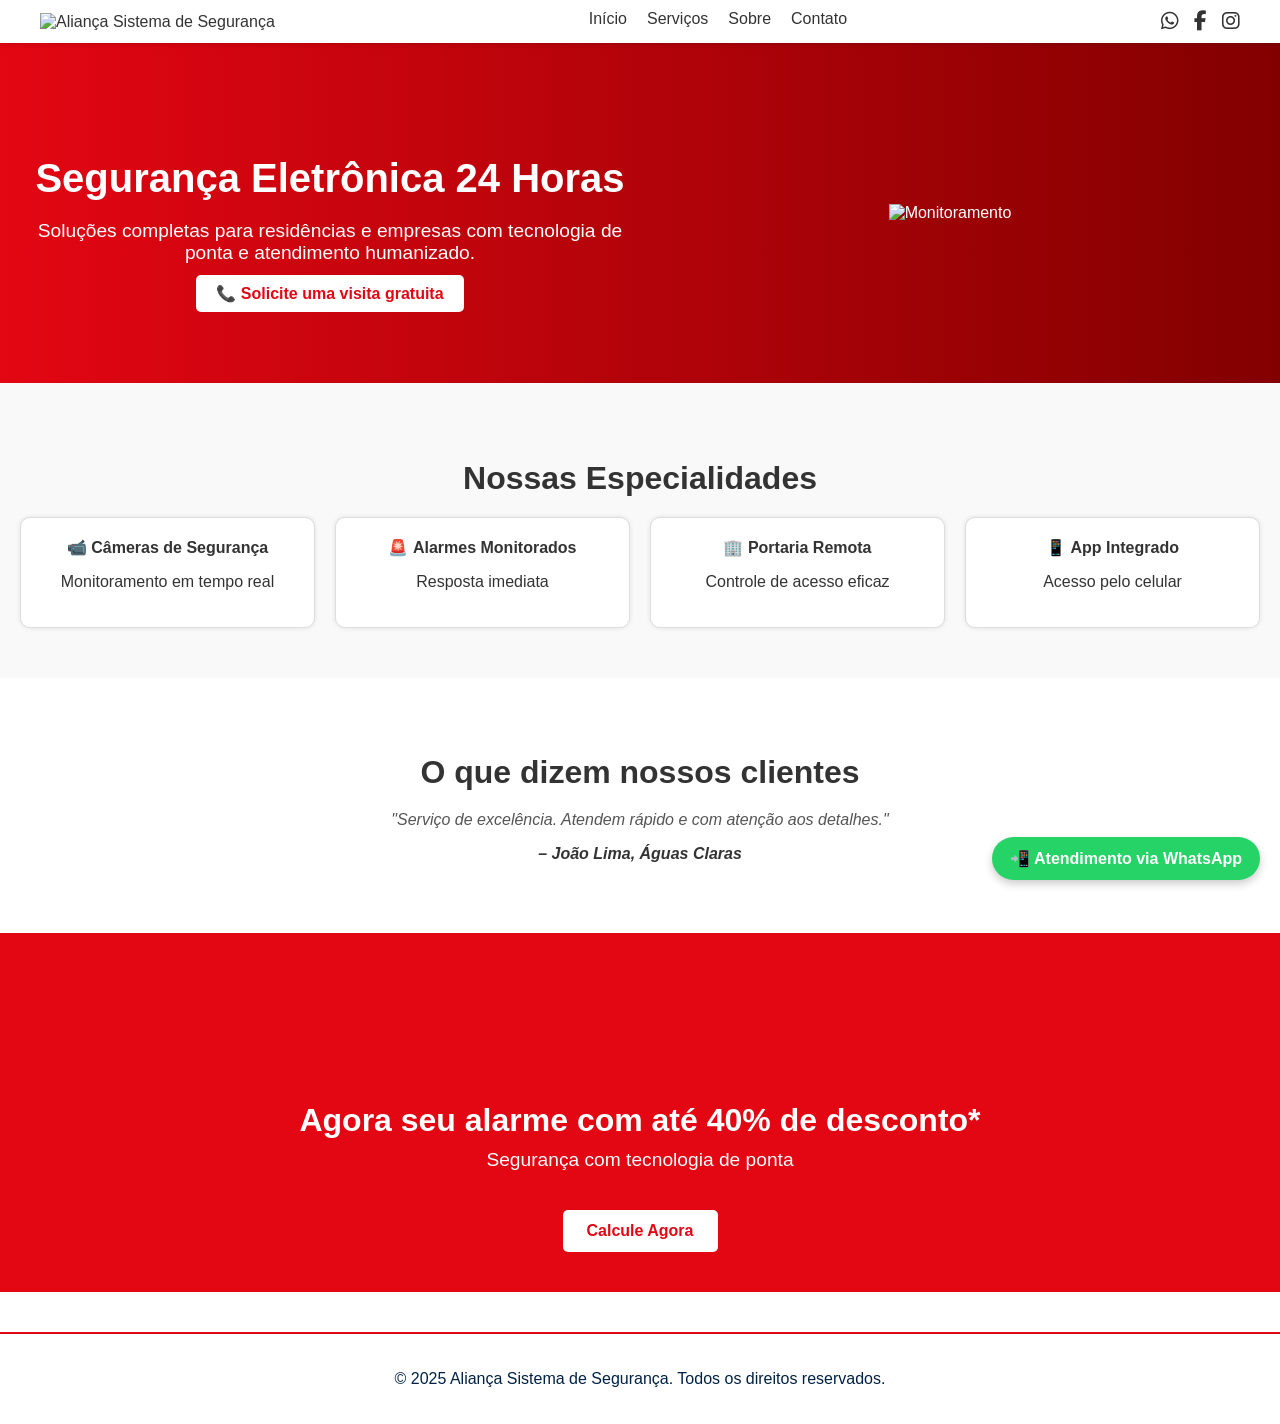
==== index.html @ bafe9158 "Add files via upload" ====
<!DOCTYPE html>
<html lang="pt-BR">
<head>
  <meta charset="UTF-8" />
  <meta name="viewport" content="width=device-width, initial-scale=1.0" />
  <title>Início – Aliança Sistema de Segurança</title>
  <link rel="stylesheet" href="style.css" />
<link rel="stylesheet" href="https://cdnjs.cloudflare.com/ajax/libs/font-awesome/6.4.0/css/all.min.css">
</head>
<body>
<nav style="background: #fff; box-shadow: 0 2px 4px rgba(0,0,0,0.1); position: sticky; top: 0; width: 100%; z-index: 1000;">
  <div style="max-width: 1200px; margin: auto; display: flex; align-items: center; justify-content: space-between; padding: 10px 20px;">
    <!-- Logo -->
    <div class="nav-logo">
      <img src="assets/logo.svg" alt="Aliança Sistema de Segurança" style="height: 160px;">
    </div>
    <div class="nav-links" style="display: flex;">
      <a href="index.html">Início</a>
      <a href="servicos.html">Serviços</a>
      <a href="sobre.html">Sobre</a>
      <a href="contato.html">Contato</a>
    </div>
    <div class="social-top">
      <a href="https://wa.me/5561984005431" target="_blank" aria-label="WhatsApp"><i class="fab fa-whatsapp"></i></a>
      <a href="https://www.facebook.com" target="_blank" aria-label="Facebook"><i class="fab fa-facebook-f"></i></a>
      <a href="https://www.instagram.com/aliancaseguranca_/" target="_blank" aria-label="Instagram"><i class="fab fa-instagram"></i></a>
    </div>
  </div>
</nav>


<section class="hero" style="display: flex; align-items: center; justify-content: space-between; flex-wrap: wrap;">
  <div style="flex: 1; min-width: 300px;">
    <h1>Segurança Eletrônica 24 Horas</h1>
    <p>Soluções completas para residências e empresas com tecnologia de ponta e atendimento humanizado.</p>
    <a href="contato.html" class="btn">📞 Solicite uma visita gratuita</a>
  </div>
  <div style="flex: 1; text-align: center; min-width: 300px;">
    <img src="assets/img/hero_img.svg" alt="Monitoramento" style="max-width: 100%; height: auto;">
  </div>
</section>


<section class="beneficios">
  <h2>Nossas Especialidades</h2>
  <div class="cards">
    <div class="card">📹 <strong>Câmeras de Segurança</strong><p>Monitoramento em tempo real</p></div>
    <div class="card">🚨 <strong>Alarmes Monitorados</strong><p>Resposta imediata</p></div>
    <div class="card">🏢 <strong>Portaria Remota</strong><p>Controle de acesso eficaz</p></div>
    <div class="card">📱 <strong>App Integrado</strong><p>Acesso pelo celular</p></div>
  </div>
</section>

<section class="testemunhos">
  <h2>O que dizem nossos clientes</h2>
  <blockquote>"Serviço de excelência. Atendem rápido e com atenção aos detalhes."</blockquote>
  <cite>– João Lima, Águas Claras</cite>
</section>

<a href="https://wa.me/5561984005431" class="btn-whatsapp" target="_blank">📲 Atendimento via WhatsApp</a>

<style>
  .nav-links a {
    color: #333;
    margin-left: 20px;
    text-decoration: none;
    font-weight: 500;
    font-size: 16px;
    padding-bottom: 5px;
    transition: color 0.3s, border-bottom 0.3s;
  }
  .nav-links a:hover {
    color: #c00;
    border-bottom: 2px solid #c00;
  }
  body { margin: 0; }

  .social-top {
    display: flex;
    gap: 15px;
    margin-left: 20px;
  }
  .social-top a {
    color: #333;
    font-size: 20px;
    transition: color 0.3s;
  }
  .social-top a:hover {
    color: #c00;
  }


.hero {
  background: linear-gradient(to right, #e30613, #830000);
  color: white;
  padding: 80px 20px;
  text-align: center;
}
.hero h1 { font-size: 2.5em; margin-bottom: 10px; }
.hero p { font-size: 1.2em; margin-bottom: 20px; }
.hero .btn {
  background: #fff;
  color: #e30613;
  padding: 10px 20px;
  text-decoration: none;
  border-radius: 5px;
  font-weight: bold;
}

.beneficios {
  padding: 50px 20px;
  background: #f9f9f9;
  text-align: center;
}
.beneficios h2 {
  font-size: 2em;
  margin-bottom: 20px;
}
.cards {
  display: grid;
  grid-template-columns: repeat(auto-fit, minmax(200px, 1fr));
  gap: 20px;
}
.card {
  background: white;
  padding: 20px;
  border: 1px solid #ddd;
  border-radius: 10px;
}

.testemunhos {
  background: #fff;
  padding: 50px 20px;
  text-align: center;
}
.testemunhos h2 {
  font-size: 2em;
  margin-bottom: 20px;
}
.testemunhos blockquote {
  font-style: italic;
  color: #555;
}
.testemunhos cite {
  display: block;
  margin-top: 10px;
  color: #333;
  font-weight: bold;
}

.btn-whatsapp {
  position: fixed;
  bottom: 20px;
  right: 20px;
  background-color: #25D366;
  color: white;
  padding: 12px 18px;
  border-radius: 30px;
  text-decoration: none;
  font-weight: bold;
  box-shadow: 0 4px 8px rgba(0,0,0,0.2);
  z-index: 999;
}

</style>

<header>
  <div class="container">
    
    


















    
  </div>

<div style="position: absolute; top: 20px; right: 20px;">
  
  <a href="#" target="_blank" style="margin-left: 10px;">
    <img src="assets/logo.svg" alt="" width="24">
  </a>
  <a href="#" target="_blank" style="margin-left: 10px;">
    <img src="assets/logo.svg" alt="" width="24">
  </a>
</div>
</header>



<section class="hero-images">
  <div class="hero-gallery">
    
    
    
    
  </div>
  <div class="hero-text">
    
    
    
  </div>
</section>






<section style="background: #e30613; padding: 40px 20px; text-align: center;">
  <div style="max-width: 800px; margin: auto;">
    <h2 style="color: white; font-size: 2em; margin-bottom: 10px;">Agora seu alarme com até 40% de desconto*</h2>
    <p style="color: white; font-size: 1.2em; margin-top: 0;">Segurança com tecnologia de ponta</p>
    <a href="orcamento.html" class="btn" style="margin-top: 20px; display: inline-block; background: white; color: #e30613; padding: 12px 24px; text-decoration: none; font-weight: bold; border-radius: 5px;">Calcule Agora</a>
  </div>
</section>



<footer>
  <p>&copy; 2025 Aliança Sistema de Segurança. Todos os direitos reservados.</p>
</footer>
<script src="script.js"></script>

</body>
</html>
---- style.css ----
body{font-family:Arial,sans-serif;margin:0;padding:0;background:#fff;color:#333}
header{background:#fff;padding:10px 20px;border-bottom:2px solid #e30613}
.container{max-width:1200px;margin:auto;display:flex;justify-content:space-between;align-items:center}
N0px}
.nav-links{list-style:none;display:flex;gap:15px}
.nav-links a{text-decoration:none;color:#002244}
.nav-links a.active,.nav-links a:hover{color:#e30613}
.social-icons{display:flex;gap:10px}
.social-icons a img{width:24px;height:24px}
.hero{background:#e30613;color:#fff;padding:80px 20px;text-align:center}
.hero h1{font-size:2.5em;margin-bottom:10px}
.hero p{font-size:1.2em;margin-bottom:20px}
.hero .btn{background:#fff;color:#e30613;padding:10px 20px;text-decoration:none;border-radius:5px;font-weight:bold}
.section{padding:40px 20px;text-align:center;background:#e5e5e5}
.cards{display:grid;grid-template-columns:repeat(auto-fit,minmax(250px,1fr));gap:20px;margin-top:20px}
.card{background:#f0f0f0;padding:20px;border-radius:10px;box-shadow:0 0 5px rgba(0,0,0,0.1)}
.card img{max-width:100%;height:160px;object-fit:contain;margin-bottom:15px}
footer{background:#fff;color:#002244;text-align:center;padding:20px;margin-top:40px;border-top:2px solid #e30613}

.carousel {
  background: #f0f0f0;
  overflow: hidden;
}
.carousel-track {
  display: flex;
  justify-content: center;
  gap: 20px;
  padding: 30px 20px;
  flex-wrap: wrap;
}
.carousel-track img {
  height: 180px;
  transition: transform 0.3s ease, box-shadow 0.3s ease;
  cursor: pointer;
  border-radius: 10px;
}
.carousel-track img:hover {
  transform: scale(1.05);
  box-shadow: 0 4px 15px rgba(0,0,0,0.2);
}

.hero-images {
  background: #e30613;
  color: #fff;
  padding: 40px 20px;
  display: flex;
  flex-wrap: wrap;
  align-items: center;
  justify-content: space-around;
}
.hero-gallery {
  display: flex;
  flex-wrap: wrap;
  gap: 15px;
  justify-content: center;
  max-width: 600px;
}
.hero-gallery img {
  width: 120px;
  height: 120px;
  object-fit: contain;
  background: #fff;
  padding: 10px;
  border-radius: 8px;
  box-shadow: 0 2px 6px rgba(0,0,0,0.1);
}
.hero-text {
  max-width: 400px;
  text-align: center;
  margin-top: 20px;
}
.hero-text h1 {
  font-size: 2.2em;
  margin-bottom: 10px;
}
.hero-text p {
  font-size: 1.1em;
  margin-bottom: 20px;
}
.hero-text .btn {
  background: #fff;
  color: #e30613;
  padding: 10px 20px;
  border-radius: 5px;
  font-weight: bold;
  text-decoration: none;
}

.nav-logo img{height:160px}
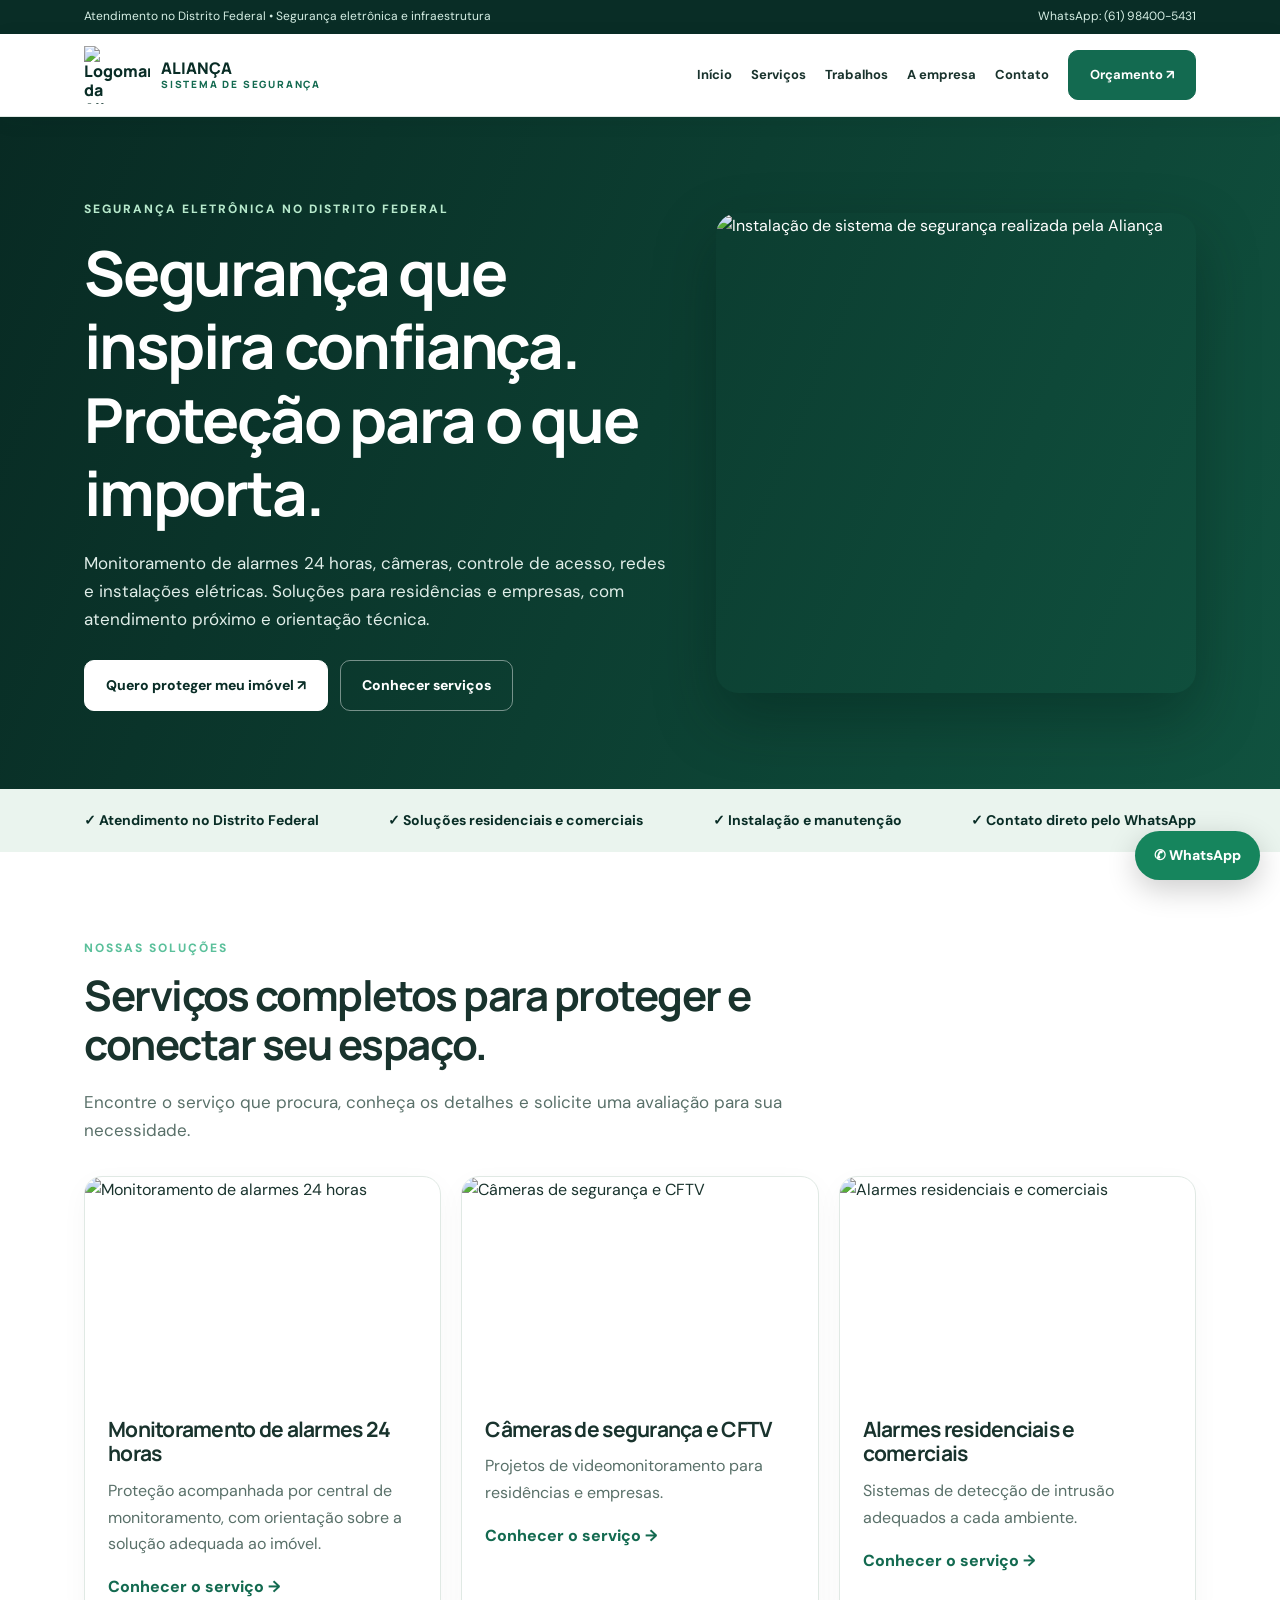
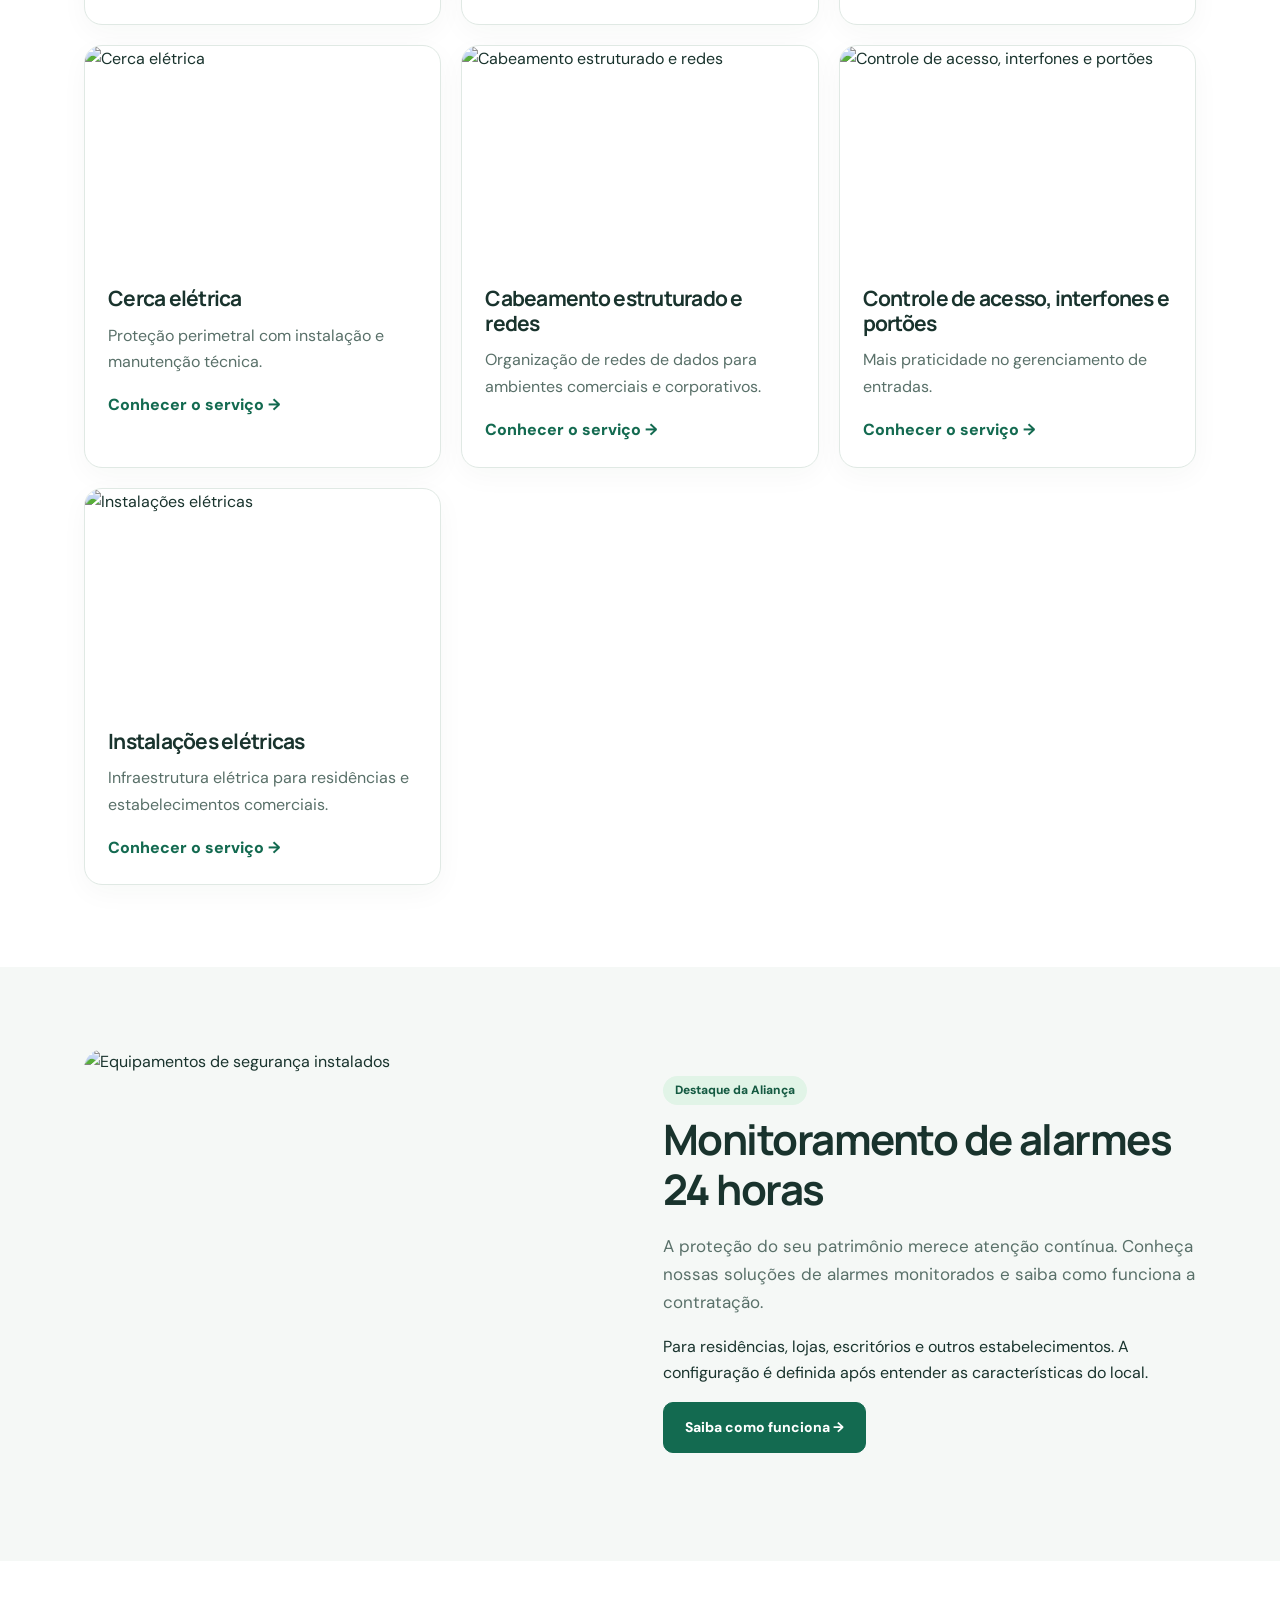
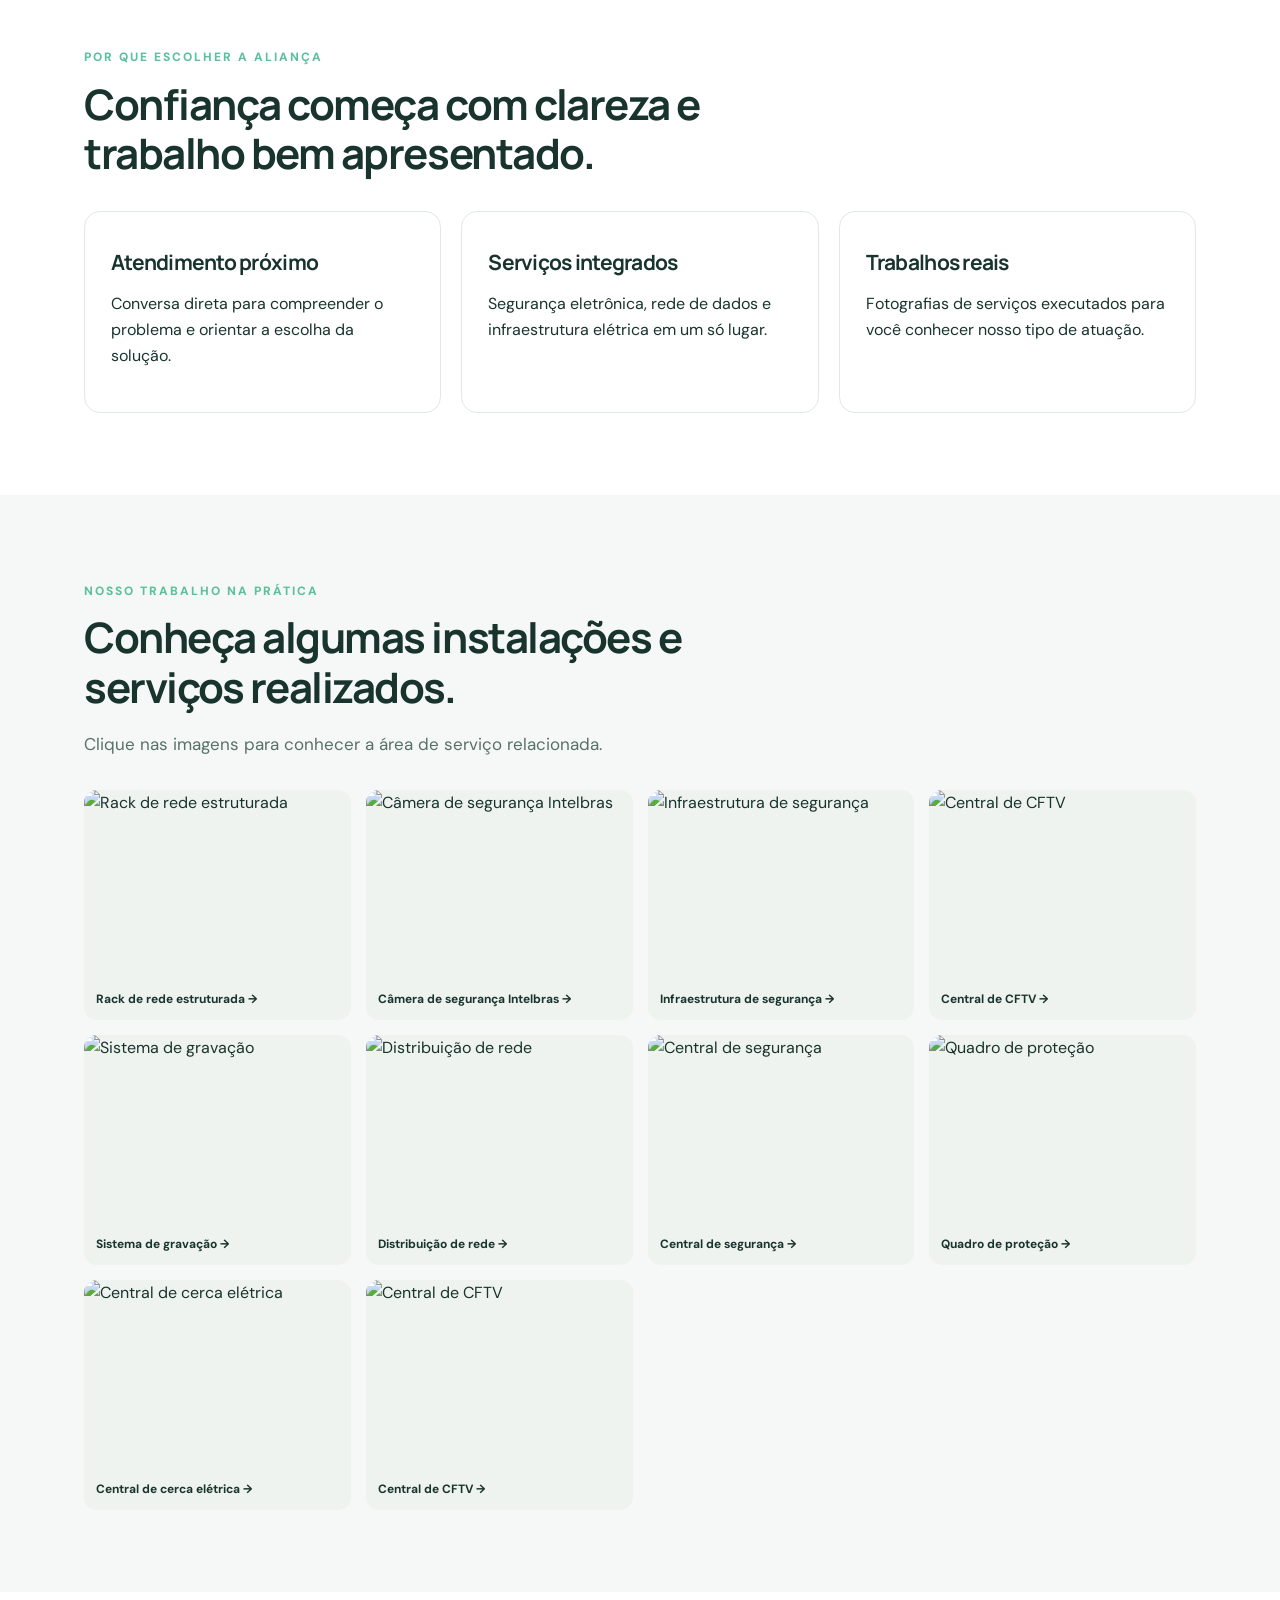
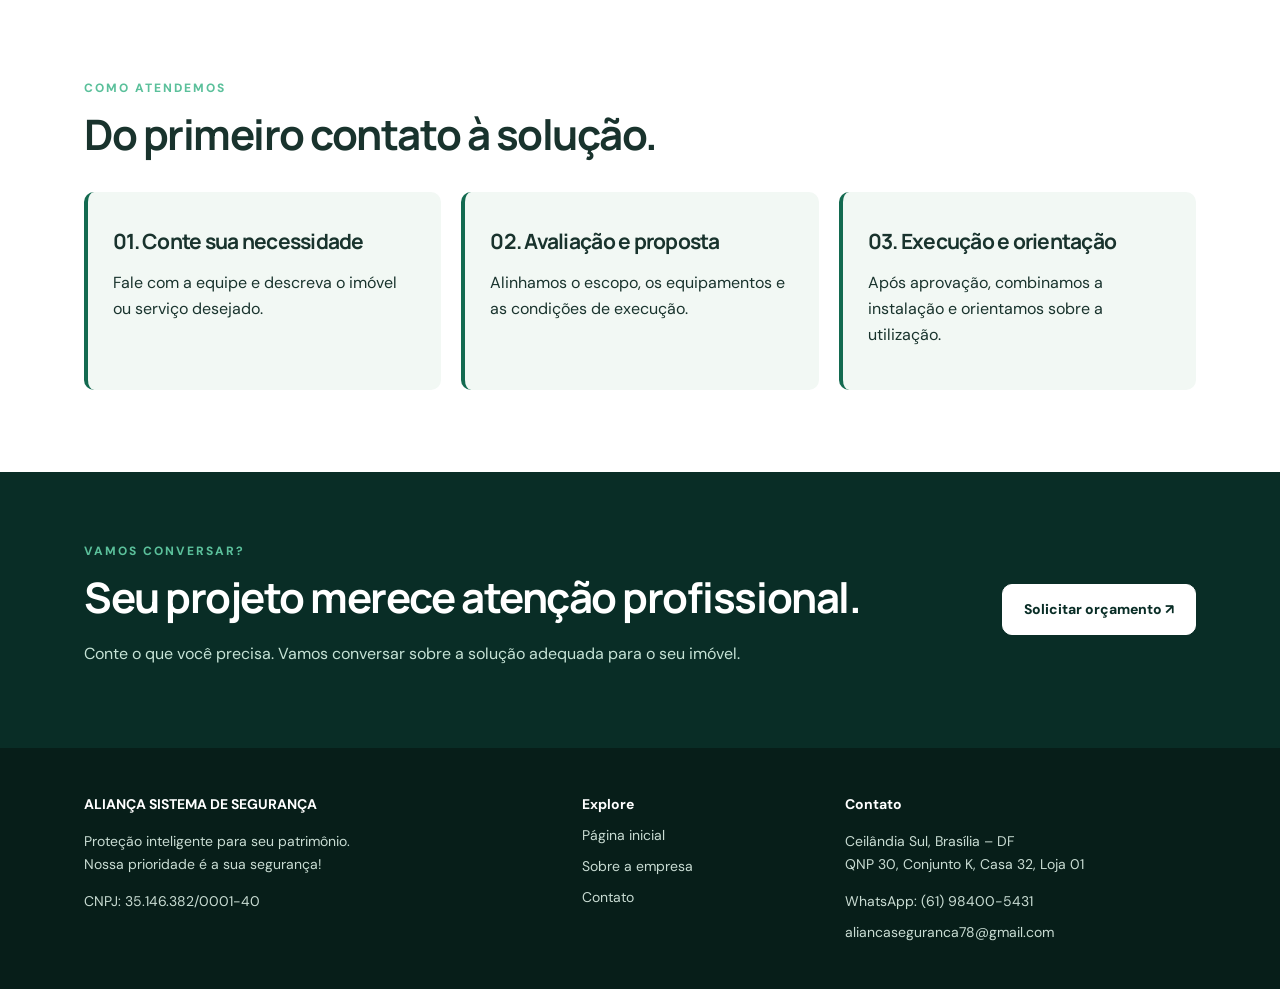
==== commit 19680790: "Add files via upload" ====
--- a/index.html
+++ b/index.html
@@ -1,240 +1 @@
-<!DOCTYPE html>
-<html lang="pt-BR">
-<head>
-  <meta charset="UTF-8" />
-  <meta name="viewport" content="width=device-width, initial-scale=1.0" />
-  <title>Início – Aliança Sistema de Segurança</title>
-  <link rel="stylesheet" href="style.css" />
-<link rel="stylesheet" href="https://cdnjs.cloudflare.com/ajax/libs/font-awesome/6.4.0/css/all.min.css">
-</head>
-<body>
-<nav style="background: #fff; box-shadow: 0 2px 4px rgba(0,0,0,0.1); position: sticky; top: 0; width: 100%; z-index: 1000;">
-  <div style="max-width: 1200px; margin: auto; display: flex; align-items: center; justify-content: space-between; padding: 10px 20px;">
-    <!-- Logo -->
-    <div class="nav-logo">
-      <img src="assets/logo.svg" alt="Aliança Sistema de Segurança" style="height: 160px;">
-    </div>
-    <div class="nav-links" style="display: flex;">
-      <a href="index.html">Início</a>
-      <a href="servicos.html">Serviços</a>
-      <a href="sobre.html">Sobre</a>
-      <a href="contato.html">Contato</a>
-    </div>
-    <div class="social-top">
-      <a href="https://wa.me/5561984005431" target="_blank" aria-label="WhatsApp"><i class="fab fa-whatsapp"></i></a>
-      <a href="https://www.facebook.com" target="_blank" aria-label="Facebook"><i class="fab fa-facebook-f"></i></a>
-      <a href="https://www.instagram.com/aliancaseguranca_/" target="_blank" aria-label="Instagram"><i class="fab fa-instagram"></i></a>
-    </div>
-  </div>
-</nav>
-
-
-<section class="hero" style="display: flex; align-items: center; justify-content: space-between; flex-wrap: wrap;">
-  <div style="flex: 1; min-width: 300px;">
-    <h1>Segurança Eletrônica 24 Horas</h1>
-    <p>Soluções completas para residências e empresas com tecnologia de ponta e atendimento humanizado.</p>
-    <a href="contato.html" class="btn">📞 Solicite uma visita gratuita</a>
-  </div>
-  <div style="flex: 1; text-align: center; min-width: 300px;">
-    <img src="assets/img/hero_img.svg" alt="Monitoramento" style="max-width: 100%; height: auto;">
-  </div>
-</section>
-
-
-<section class="beneficios">
-  <h2>Nossas Especialidades</h2>
-  <div class="cards">
-    <div class="card">📹 <strong>Câmeras de Segurança</strong><p>Monitoramento em tempo real</p></div>
-    <div class="card">🚨 <strong>Alarmes Monitorados</strong><p>Resposta imediata</p></div>
-    <div class="card">🏢 <strong>Portaria Remota</strong><p>Controle de acesso eficaz</p></div>
-    <div class="card">📱 <strong>App Integrado</strong><p>Acesso pelo celular</p></div>
-  </div>
-</section>
-
-<section class="testemunhos">
-  <h2>O que dizem nossos clientes</h2>
-  <blockquote>"Serviço de excelência. Atendem rápido e com atenção aos detalhes."</blockquote>
-  <cite>– João Lima, Águas Claras</cite>
-</section>
-
-<a href="https://wa.me/5561984005431" class="btn-whatsapp" target="_blank">📲 Atendimento via WhatsApp</a>
-
-<style>
-  .nav-links a {
-    color: #333;
-    margin-left: 20px;
-    text-decoration: none;
-    font-weight: 500;
-    font-size: 16px;
-    padding-bottom: 5px;
-    transition: color 0.3s, border-bottom 0.3s;
-  }
-  .nav-links a:hover {
-    color: #c00;
-    border-bottom: 2px solid #c00;
-  }
-  body { margin: 0; }
-
-  .social-top {
-    display: flex;
-    gap: 15px;
-    margin-left: 20px;
-  }
-  .social-top a {
-    color: #333;
-    font-size: 20px;
-    transition: color 0.3s;
-  }
-  .social-top a:hover {
-    color: #c00;
-  }
-
-
-.hero {
-  background: linear-gradient(to right, #e30613, #830000);
-  color: white;
-  padding: 80px 20px;
-  text-align: center;
-}
-.hero h1 { font-size: 2.5em; margin-bottom: 10px; }
-.hero p { font-size: 1.2em; margin-bottom: 20px; }
-.hero .btn {
-  background: #fff;
-  color: #e30613;
-  padding: 10px 20px;
-  text-decoration: none;
-  border-radius: 5px;
-  font-weight: bold;
-}
-
-.beneficios {
-  padding: 50px 20px;
-  background: #f9f9f9;
-  text-align: center;
-}
-.beneficios h2 {
-  font-size: 2em;
-  margin-bottom: 20px;
-}
-.cards {
-  display: grid;
-  grid-template-columns: repeat(auto-fit, minmax(200px, 1fr));
-  gap: 20px;
-}
-.card {
-  background: white;
-  padding: 20px;
-  border: 1px solid #ddd;
-  border-radius: 10px;
-}
-
-.testemunhos {
-  background: #fff;
-  padding: 50px 20px;
-  text-align: center;
-}
-.testemunhos h2 {
-  font-size: 2em;
-  margin-bottom: 20px;
-}
-.testemunhos blockquote {
-  font-style: italic;
-  color: #555;
-}
-.testemunhos cite {
-  display: block;
-  margin-top: 10px;
-  color: #333;
-  font-weight: bold;
-}
-
-.btn-whatsapp {
-  position: fixed;
-  bottom: 20px;
-  right: 20px;
-  background-color: #25D366;
-  color: white;
-  padding: 12px 18px;
-  border-radius: 30px;
-  text-decoration: none;
-  font-weight: bold;
-  box-shadow: 0 4px 8px rgba(0,0,0,0.2);
-  z-index: 999;
-}
-
-</style>
-
-<header>
-  <div class="container">
-    
-    
-
-
-
-
-
-
-
-
-
-
-
-
-
-
-
-
-
-
-    
-  </div>
-
-<div style="position: absolute; top: 20px; right: 20px;">
-  
-  <a href="#" target="_blank" style="margin-left: 10px;">
-    <img src="assets/logo.svg" alt="" width="24">
-  </a>
-  <a href="#" target="_blank" style="margin-left: 10px;">
-    <img src="assets/logo.svg" alt="" width="24">
-  </a>
-</div>
-</header>
-
-
-
-<section class="hero-images">
-  <div class="hero-gallery">
-    
-    
-    
-    
-  </div>
-  <div class="hero-text">
-    
-    
-    
-  </div>
-</section>
-
-
-
-
-
-
-<section style="background: #e30613; padding: 40px 20px; text-align: center;">
-  <div style="max-width: 800px; margin: auto;">
-    <h2 style="color: white; font-size: 2em; margin-bottom: 10px;">Agora seu alarme com até 40% de desconto*</h2>
-    <p style="color: white; font-size: 1.2em; margin-top: 0;">Segurança com tecnologia de ponta</p>
-    <a href="orcamento.html" class="btn" style="margin-top: 20px; display: inline-block; background: white; color: #e30613; padding: 12px 24px; text-decoration: none; font-weight: bold; border-radius: 5px;">Calcule Agora</a>
-  </div>
-</section>
-
-
-
-<footer>
-  <p>&copy; 2025 Aliança Sistema de Segurança. Todos os direitos reservados.</p>
-</footer>
-<script src="script.js"></script>
-
-</body>
-</html>
+<!doctype html><html lang="pt-BR"><head><meta charset="utf-8"><meta name="viewport" content="width=device-width,initial-scale=1"><title>Monitoramento 24h e Segurança Eletrônica no DF | Aliança Sistema de Segurança</title><meta name="description" content="Alarmes monitorados, câmeras, redes, cerca elétrica e instalações elétricas no Distrito Federal. Solicite orçamento."><link rel="canonical" href="https://www.aliancasegurancadf.com.br/"><link rel="stylesheet" href="estilo.css"><meta name="theme-color" content="#092d26"></head><body><div class="top"><div class="wrap"><span>Atendimento no Distrito Federal • Segurança eletrônica e infraestrutura</span><span>WhatsApp: (61) 98400-5431</span></div></div><header><div class="wrap nav"><a class="brand" href="index.html"><img src="imagens/foto-00.jpg" alt="Logomarca da Aliança Sistema de Segurança"><span>ALIANÇA<small>Sistema de Segurança</small></span></a><nav class="links"><a href="index.html">Início</a><a href="index.html#servicos">Serviços</a><a href="index.html#trabalhos">Trabalhos</a><a href="sobre.html">A empresa</a><a href="contato.html">Contato</a><a class="btn" href="https://wa.me/5561984005431?text=Ol%C3%A1%21%20Visitei%20o%20site%20da%20Alian%C3%A7a%20e%20gostaria%20de%20solicitar%20um%20or%C3%A7amento%20de%20servi%C3%A7os%20de%20seguran%C3%A7a.">Orçamento ↗</a></nav></div></header><section class="hero" id="inicio"><div class="wrap"><div><span class="eyebrow">Segurança eletrônica no Distrito Federal</span><h1>Segurança que inspira confiança. Proteção para o que importa.</h1><p>Monitoramento de alarmes 24 horas, câmeras, controle de acesso, redes e instalações elétricas. Soluções para residências e empresas, com atendimento próximo e orientação técnica.</p><div class="actions"><a class="btn light" href="https://wa.me/5561984005431?text=Ol%C3%A1%21%20Visitei%20o%20site%20da%20Alian%C3%A7a%20e%20gostaria%20de%20solicitar%20um%20or%C3%A7amento%20de%20monitoramento%2024%20horas.">Quero proteger meu imóvel ↗</a><a class="btn ghost" style="color:white;border-color:#ffffff70" href="#servicos">Conhecer serviços</a></div></div><div class="hero-photo"><img src="imagens/foto-07.webp" alt="Instalação de sistema de segurança realizada pela Aliança"></div></div></section><div class="trustbar"><div class="wrap"><span>✓ Atendimento no Distrito Federal</span><span>✓ Soluções residenciais e comerciais</span><span>✓ Instalação e manutenção</span><span>✓ Contato direto pelo WhatsApp</span></div></div><section class="section" id="servicos"><div class="wrap"><div class="intro"><span class="eyebrow">Nossas soluções</span><h2>Serviços completos para proteger e conectar seu espaço.</h2><p>Encontre o serviço que procura, conheça os detalhes e solicite uma avaliação para sua necessidade.</p></div><div class="grid"><article class="card"><a href="monitoramento.html"><img loading="lazy" src="imagens/foto-07.webp" alt="Monitoramento de alarmes 24 horas"></a><div class="body"><h3>Monitoramento de alarmes 24 horas</h3><p>Proteção acompanhada por central de monitoramento, com orientação sobre a solução adequada ao imóvel.</p><a class="textlink" href="monitoramento.html">Conhecer o serviço →</a></div></article><article class="card"><a href="cameras.html"><img loading="lazy" src="imagens/foto-02.webp" alt="Câmeras de segurança e CFTV"></a><div class="body"><h3>Câmeras de segurança e CFTV</h3><p>Projetos de videomonitoramento para residências e empresas.</p><a class="textlink" href="cameras.html">Conhecer o serviço →</a></div></article><article class="card"><a href="alarmes.html"><img loading="lazy" src="imagens/foto-07.webp" alt="Alarmes residenciais e comerciais"></a><div class="body"><h3>Alarmes residenciais e comerciais</h3><p>Sistemas de detecção de intrusão adequados a cada ambiente.</p><a class="textlink" href="alarmes.html">Conhecer o serviço →</a></div></article><article class="card"><a href="cerca-eletrica.html"><img loading="lazy" src="imagens/foto-09.webp" alt="Cerca elétrica"></a><div class="body"><h3>Cerca elétrica</h3><p>Proteção perimetral com instalação e manutenção técnica.</p><a class="textlink" href="cerca-eletrica.html">Conhecer o serviço →</a></div></article><article class="card"><a href="rede-estruturada.html"><img loading="lazy" src="imagens/foto-01.webp" alt="Cabeamento estruturado e redes"></a><div class="body"><h3>Cabeamento estruturado e redes</h3><p>Organização de redes de dados para ambientes comerciais e corporativos.</p><a class="textlink" href="rede-estruturada.html">Conhecer o serviço →</a></div></article><article class="card"><a href="controle-acesso.html"><img loading="lazy" src="imagens/foto-03.webp" alt="Controle de acesso, interfones e portões"></a><div class="body"><h3>Controle de acesso, interfones e portões</h3><p>Mais praticidade no gerenciamento de entradas.</p><a class="textlink" href="controle-acesso.html">Conhecer o serviço →</a></div></article><article class="card"><a href="instalacoes-eletricas.html"><img loading="lazy" src="imagens/foto-08.webp" alt="Instalações elétricas"></a><div class="body"><h3>Instalações elétricas</h3><p>Infraestrutura elétrica para residências e estabelecimentos comerciais.</p><a class="textlink" href="instalacoes-eletricas.html">Conhecer o serviço →</a></div></article></div></div></section><section class="section alt"><div class="wrap feature"><img src="imagens/foto-07.webp" alt="Equipamentos de segurança instalados"><div><span class="pill">Destaque da Aliança</span><h2>Monitoramento de alarmes 24 horas</h2><p class="lead">A proteção do seu patrimônio merece atenção contínua. Conheça nossas soluções de alarmes monitorados e saiba como funciona a contratação.</p><p>Para residências, lojas, escritórios e outros estabelecimentos. A configuração é definida após entender as características do local.</p><a class="btn" href="monitoramento.html">Saiba como funciona →</a></div></div></section><section class="section"><div class="wrap"><div class="intro"><span class="eyebrow">Por que escolher a Aliança</span><h2>Confiança começa com clareza e trabalho bem apresentado.</h2></div><div class="proof"><div><h3>Atendimento próximo</h3><p>Conversa direta para compreender o problema e orientar a escolha da solução.</p></div><div><h3>Serviços integrados</h3><p>Segurança eletrônica, rede de dados e infraestrutura elétrica em um só lugar.</p></div><div><h3>Trabalhos reais</h3><p>Fotografias de serviços executados para você conhecer nosso tipo de atuação.</p></div></div></div></section><section class="section alt" id="trabalhos"><div class="wrap"><div class="intro"><span class="eyebrow">Nosso trabalho na prática</span><h2>Conheça algumas instalações e serviços realizados.</h2><p>Clique nas imagens para conhecer a área de serviço relacionada.</p></div><div class="gallery"><a href="rede-estruturada.html"><img loading="lazy" src="imagens/foto-01.webp" alt="Rack de rede estruturada"><span>Rack de rede estruturada →</span></a><a href="cameras.html"><img loading="lazy" src="imagens/foto-02.webp" alt="Câmera de segurança Intelbras"><span>Câmera de segurança Intelbras →</span></a><a href="controle-acesso.html"><img loading="lazy" src="imagens/foto-03.webp" alt="Infraestrutura de segurança"><span>Infraestrutura de segurança →</span></a><a href="cameras.html"><img loading="lazy" src="imagens/foto-04.webp" alt="Central de CFTV"><span>Central de CFTV →</span></a><a href="cameras.html"><img loading="lazy" src="imagens/foto-05.webp" alt="Sistema de gravação"><span>Sistema de gravação →</span></a><a href="rede-estruturada.html"><img loading="lazy" src="imagens/foto-06.webp" alt="Distribuição de rede"><span>Distribuição de rede →</span></a><a href="monitoramento.html"><img loading="lazy" src="imagens/foto-07.webp" alt="Central de segurança"><span>Central de segurança →</span></a><a href="instalacoes-eletricas.html"><img loading="lazy" src="imagens/foto-08.webp" alt="Quadro de proteção"><span>Quadro de proteção →</span></a><a href="cerca-eletrica.html"><img loading="lazy" src="imagens/foto-09.webp" alt="Central de cerca elétrica"><span>Central de cerca elétrica →</span></a><a href="cameras.html"><img loading="lazy" src="imagens/foto-10.webp" alt="Central de CFTV"><span>Central de CFTV →</span></a></div></div></section><section class="section"><div class="wrap"><div class="intro"><span class="eyebrow">Como atendemos</span><h2>Do primeiro contato à solução.</h2></div><div class="steps"><div><h3>01. Conte sua necessidade</h3><p>Fale com a equipe e descreva o imóvel ou serviço desejado.</p></div><div><h3>02. Avaliação e proposta</h3><p>Alinhamos o escopo, os equipamentos e as condições de execução.</p></div><div><h3>03. Execução e orientação</h3><p>Após aprovação, combinamos a instalação e orientamos sobre a utilização.</p></div></div></div></section><section class="cta"><div class="wrap"><div><span class="eyebrow">Vamos conversar?</span><h2>Seu projeto merece atenção profissional.</h2><p>Conte o que você precisa. Vamos conversar sobre a solução adequada para o seu imóvel.</p></div><a class="btn light" href="https://wa.me/5561984005431?text=Ol%C3%A1%21%20Visitei%20o%20site%20da%20Alian%C3%A7a%20e%20gostaria%20de%20solicitar%20um%20or%C3%A7amento%20de%20seguran%C3%A7a%20eletr%C3%B4nica.">Solicitar orçamento ↗</a></div></section><footer class="footer"><div class="wrap"><div><strong>ALIANÇA SISTEMA DE SEGURANÇA</strong><p>Proteção inteligente para seu patrimônio.<br>Nossa prioridade é a sua segurança!</p><p>CNPJ: 35.146.382/0001-40</p></div><div><strong>Explore</strong><a href="index.html">Página inicial</a><a href="sobre.html">Sobre a empresa</a><a href="contato.html">Contato</a></div><div><strong>Contato</strong><p>Ceilândia Sul, Brasília – DF<br>QNP 30, Conjunto K, Casa 32, Loja 01</p><a href="https://wa.me/5561984005431?text=Ol%C3%A1%21%20Visitei%20o%20site%20da%20Alian%C3%A7a%20e%20gostaria%20de%20solicitar%20um%20or%C3%A7amento%20de%20atendimento.">WhatsApp: (61) 98400-5431</a><a href="mailto:aliancaseguranca78@gmail.com">aliancaseguranca78@gmail.com</a></div></div></footer><a class="whatsapp" href="https://wa.me/5561984005431?text=Ol%C3%A1%21%20Visitei%20o%20site%20da%20Alian%C3%A7a%20e%20gostaria%20de%20solicitar%20um%20or%C3%A7amento%20de%20atendimento.">✆ WhatsApp</a></body></html>
--- a/estilo.css
+++ b/estilo.css
@@ -0,0 +1 @@
+@import url('https://fonts.googleapis.com/css2?family=DM+Sans:wght@400;500;600;700;800&family=Manrope:wght@400;500;600;700;800&display=swap');:root{--dark:#092d26;--green:#136a50;--lime:#c6edc7;--ink:#19332d;--muted:#597069;--bg:#f5f8f6;--line:#e0e9e4}*{box-sizing:border-box}html{scroll-behavior:smooth}body{margin:0;color:var(--ink);font-family:'DM Sans',Arial,sans-serif;background:#fff;line-height:1.65}a{text-decoration:none;color:inherit}img{max-width:100%;display:block}.wrap{max-width:1160px;margin:auto;padding:0 24px}.top{background:var(--dark);color:#d5eee4;font-size:12px;padding:7px 0}.top .wrap{display:flex;justify-content:space-between;gap:12px;flex-wrap:wrap}header{position:sticky;top:0;background:#fff;z-index:20;border-bottom:1px solid var(--line);box-shadow:0 4px 20px #102d2110}.nav{display:flex;align-items:center;justify-content:space-between;gap:18px;min-height:82px}.brand{display:flex;align-items:center;gap:11px;font-family:Manrope,Arial,sans-serif;font-size:16px;font-weight:800;line-height:1.2;color:var(--dark)}.brand img{height:58px;width:66px;object-fit:contain}.brand small{display:block;color:var(--green);font-size:10px;letter-spacing:1.8px;text-transform:uppercase}.links{display:flex;gap:19px;align-items:center;flex-wrap:wrap}.links a{font-size:13px;font-weight:700}.links a:hover{color:var(--green)}.btn{display:inline-flex;justify-content:center;align-items:center;padding:13px 21px;background:var(--green);color:white;border-radius:10px;font-weight:800;font-size:14px;border:1px solid var(--green);transition:.2s}.btn:hover{background:#0c4937;transform:translateY(-1px)}.btn.light{background:#fff;color:var(--dark);border-color:#fff}.btn.ghost{background:transparent;color:var(--green)}.hero{background:linear-gradient(112deg,#082a23 0%,#10523f 100%);color:#fff;overflow:hidden}.hero .wrap{display:grid;grid-template-columns:1.1fr .9fr;gap:45px;align-items:center;padding-top:78px;padding-bottom:78px}.eyebrow{font-weight:800;letter-spacing:2px;text-transform:uppercase;font-size:12px;color:#5bc09b}.hero .eyebrow{color:#b7e9cc}h1,h2,h3{font-family:Manrope,Arial,sans-serif;line-height:1.18;letter-spacing:-.035em}h1{font-size:clamp(35px,5vw,62px);margin:15px 0 20px}h2{font-size:clamp(28px,3.3vw,42px);margin:10px 0 18px}h3{font-size:21px;margin:12px 0}.hero p{font-size:17px;color:#e0eee9;max-width:610px}.actions{display:flex;gap:12px;flex-wrap:wrap;margin-top:27px}.hero-photo{border-radius:22px;overflow:hidden;box-shadow:0 25px 60px #001b165c;aspect-ratio:4/4}.hero-photo img{width:100%;height:100%;object-fit:cover}.trustbar{background:#eaf4ee;padding:20px 0}.trustbar .wrap{display:flex;justify-content:space-between;gap:20px;flex-wrap:wrap;font-weight:700;color:var(--dark);font-size:14px}.section{padding:82px 0}.section.alt{background:var(--bg)}.intro{max-width:760px;margin-bottom:32px}.intro p,.lead{color:var(--muted);font-size:17px}.grid{display:grid;grid-template-columns:repeat(3,1fr);gap:20px}.card{border:1px solid var(--line);background:#fff;border-radius:18px;overflow:hidden;box-shadow:0 8px 28px #102d2109}.card img{width:100%;height:205px;object-fit:cover}.card .body{padding:23px}.card p{color:var(--muted);margin:0 0 17px}.textlink{font-weight:800;color:var(--green)}.feature{display:grid;grid-template-columns:1fr 1fr;gap:45px;align-items:center}.feature img{width:100%;height:430px;object-fit:cover;border-radius:20px}.pill{display:inline-block;background:#e1f4e7;color:#155a42;padding:5px 12px;border-radius:100px;font-weight:800;font-size:12px}.proof{display:grid;grid-template-columns:repeat(3,1fr);gap:20px}.proof>div{padding:26px;border-radius:16px;background:#fff;border:1px solid var(--line)}.gallery{display:grid;grid-template-columns:repeat(4,1fr);gap:15px}.gallery a{border-radius:13px;overflow:hidden;background:#eef3ef;position:relative}.gallery img{width:100%;height:190px;object-fit:cover;transition:.2s}.gallery a:hover img{transform:scale(1.03)}.gallery span{display:block;padding:10px 12px;font-weight:700;font-size:12px}.cta{background:var(--dark);color:#fff;padding:65px 0}.cta .wrap{display:flex;align-items:center;justify-content:space-between;gap:25px}.cta p{color:#c6e3d6}.footer{background:#071e19;color:#c9dcd3;padding:45px 0;font-size:14px}.footer .wrap{display:grid;grid-template-columns:2fr 1fr 1.5fr;gap:30px}.footer strong{color:#fff}.footer a{display:block;margin-top:8px}.footer a:hover{color:#fff}.subhero{background:#0b3b2f;color:white;padding:67px 0}.subhero h1{font-size:clamp(32px,4vw,50px);max-width:850px}.subhero p{max-width:760px;color:#d4e9df;font-size:18px}.detail{display:grid;grid-template-columns:1fr 1fr;gap:50px;align-items:center}.detail img{border-radius:20px;width:100%;height:400px;object-fit:cover}.steps{display:grid;grid-template-columns:repeat(3,1fr);gap:20px}.steps div{padding:25px;border-left:4px solid var(--green);background:#f2f8f4;border-radius:10px}.whatsapp{position:fixed;right:20px;bottom:20px;z-index:30;background:#16855d;color:white;border-radius:100px;padding:13px 19px;box-shadow:0 9px 30px #0003;font-weight:800;font-size:14px}.note{font-size:13px;color:var(--muted)}@media(max-width:950px){.links{gap:11px}.links a{font-size:12px}.grid{grid-template-columns:repeat(2,1fr)}.gallery{grid-template-columns:repeat(2,1fr)}}@media(max-width:700px){.nav{align-items:flex-start;flex-direction:column;padding:12px 0}.brand img{height:46px;width:52px}.links{width:100%;overflow-x:auto;flex-wrap:nowrap;padding-bottom:6px}.links a{white-space:nowrap}.links .btn{padding:8px 11px}.hero .wrap,.feature,.detail{grid-template-columns:1fr}.hero .wrap{padding-top:48px;padding-bottom:48px}.hero-photo{aspect-ratio:16/10}.section{padding:55px 0}.grid,.proof,.steps{grid-template-columns:1fr}.gallery img{height:150px}.cta .wrap{display:block}.footer .wrap{grid-template-columns:1fr}.trustbar .wrap{display:grid;grid-template-columns:1fr 1fr}.whatsapp{bottom:12px;right:12px}}
